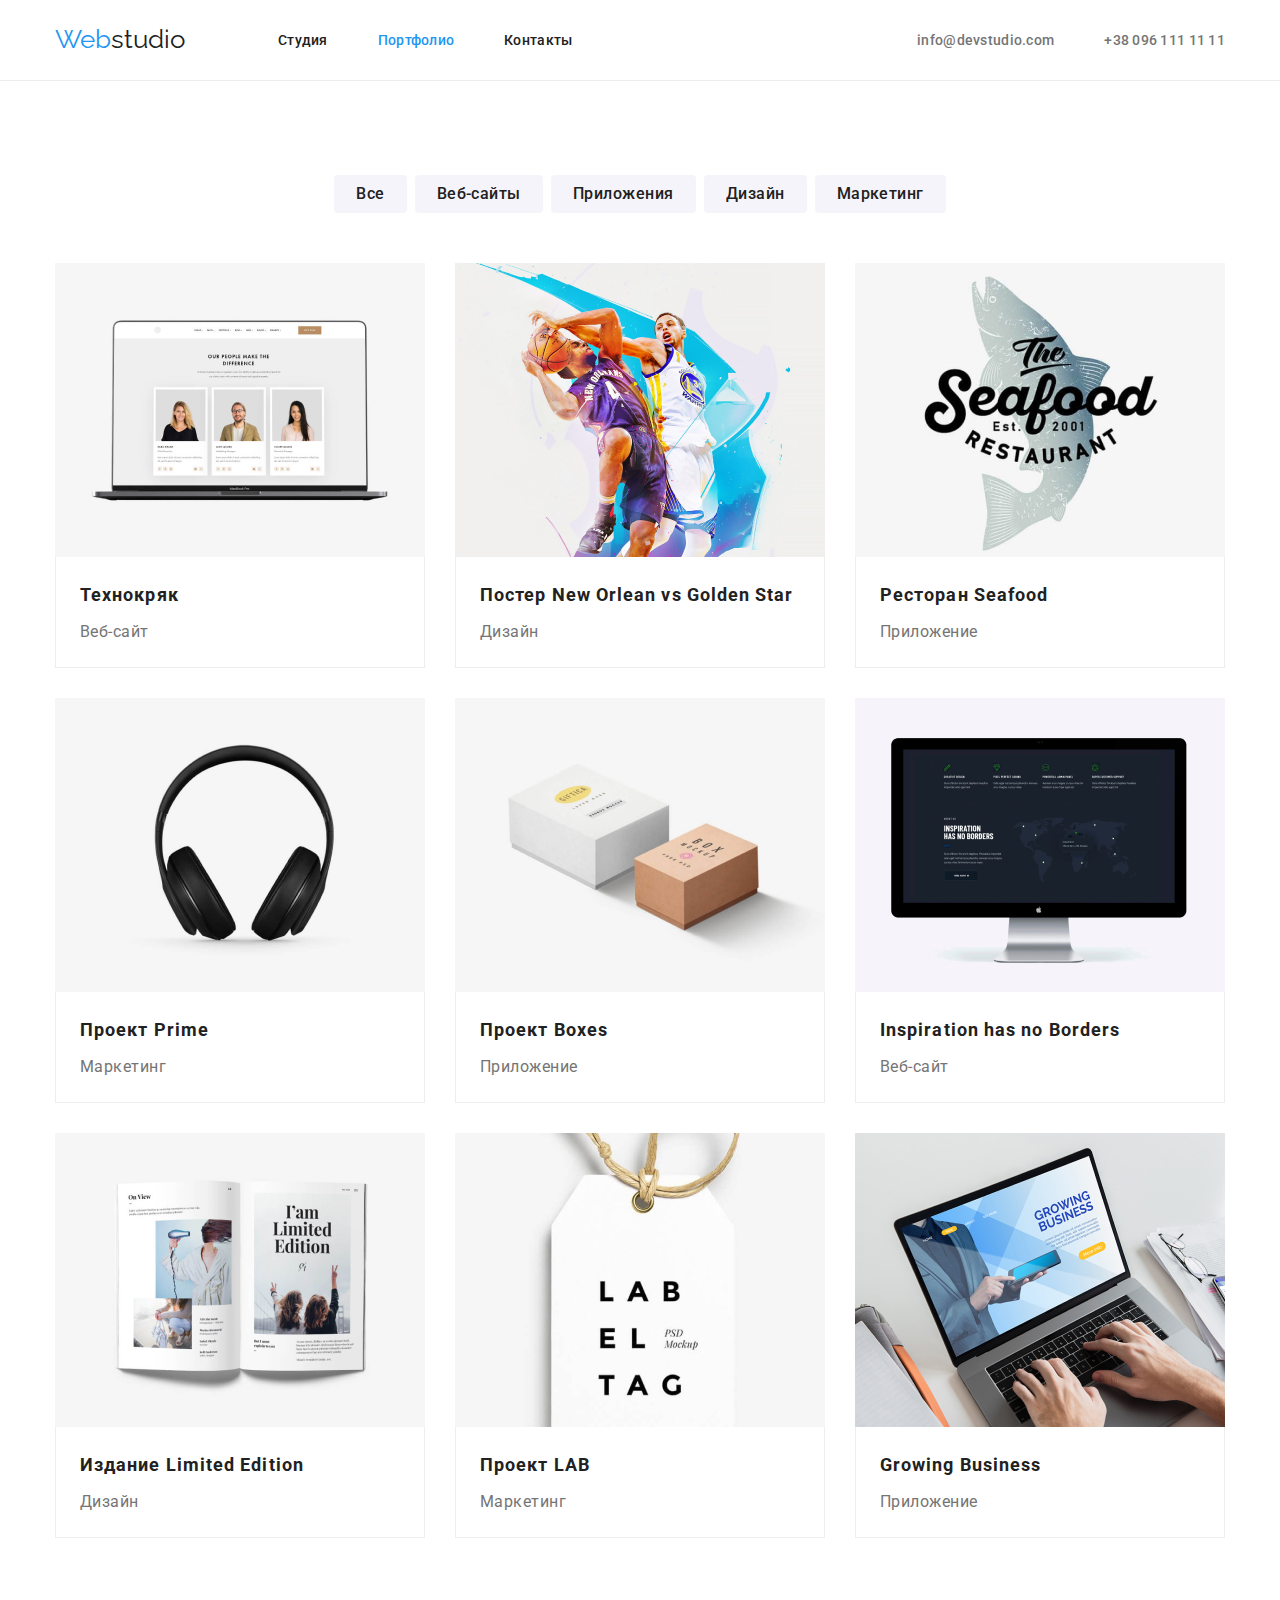
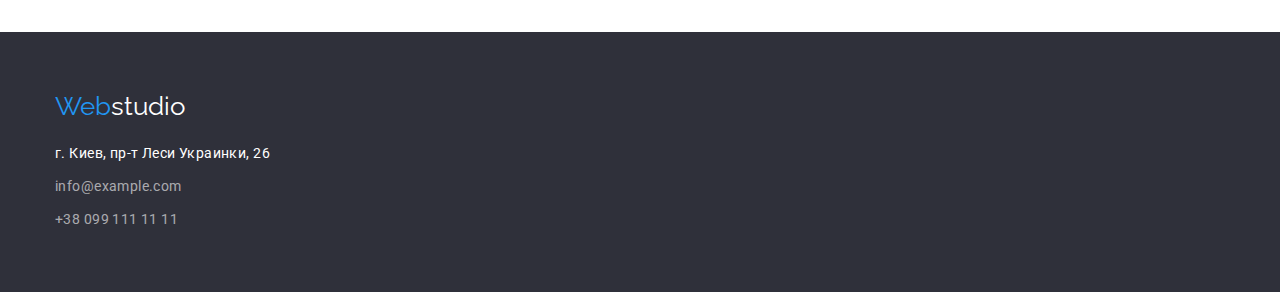
==== portfolio.html @ 646a5f5e "Основной скелет" ====
<!DOCTYPE html>
<html lang="ru">
  <!-- Ветка для учителя -->

  <head>
    <meta charset="UTF-8" />
    <meta name="viewport" content="width=device-width, initial-scale=1.0" />
    <title>Портфолио</title>
    <!-- <link
      rel="stylesheet"
      href="https://cdnjs.cloudflare.com/ajax/libs/modern-normalize/1.0.0/modern-normalize.min.css"
    /> -->
    <link rel="preconnect" href="https://fonts.gstatic.com" />
    <link
      href="https://fonts.googleapis.com/css2?family=Raleway:wght@700&family=Roboto:wght@400;500;700;900&display=swap"
      rel="stylesheet"
    />
    <link rel="stylesheet" href="./CSS/normalize.css" />
    <link rel="stylesheet" href="./CSS/style.css" />
  </head>

  <body>
    <!-- Шапка сайта -->
    <header class="header">
      <div class="container flex header-center">
        <nav class="nav-flex">
          <a lang="en" href="./index.html" class="logo link"
            ><span class="web">Web</span>studio</a
          >
          <ul class="site-nav list">
            <li class="space">
              <a href="./index.html" class="link">Студия</a>
            </li>
            <li class="space">
              <a href="./portfolio.html" class="link current">Портфолио</a>
            </li>
            <li class="space">
              <a href="" class="link">Контакты</a>
            </li>
          </ul>
        </nav>
        <ul class="contacts list">
          <li class="space" lang="en">
            <a href="mailto:info@devstudio.com" class="link"
              >info@devstudio.com</a
            >
          </li>
          <li class="space">
            <a href="tel:+380961111111" class="link">+38 096 111 11 11</a>
          </li>
        </ul>
      </div>
    </header>
    <!-- Основной контент -->
    <main>
      <section class="gallery container section-padding">
        <h1 hidden>Галерея работ</h1>
        <ul class="list flex-button">
          <li class="space-button">
            <button type="button" class="button">Все</button>
          </li>
          <li class="space-button">
            <button type="button" class="button">Веб-сайты</button>
          </li>
          <li class="space-button">
            <button type="button" class="button">Приложения</button>
          </li>
          <li class="space-button">
            <button type="button" class="button">Дизайн</button>
          </li>
          <li class="space-button">
            <button type="button" class="button">Маркетинг</button>
          </li>
        </ul>
        <ul class="list flex-gallery wrap">
          <li class="gallery-back">
            <img
              class="img-gallery"
              src="./images/gallery/technoduck.jpg"
              alt="Презентация сайта компании Технокряк"
              width="370"
              height="294"
            />
            <div class="bordering">
              <h2 class="heading-gallery">Технокряк</h2>
              <p class="desc">Веб-сайт</p>
            </div>
          </li>
          <li class="gallery-back">
            <img
              class="img-gallery"
              src="./images/gallery/poster-neworleans.jpg"
              alt="Дизайн постера для баскетбольного матча команд Нового Орлеана и Золотых Звёзд"
              width="370"
              height="294"
            />
            <div class="bordering">
              <h2 class="heading-gallery">
                Постер <span lang="en">New Orlean vs Golden Star</span>
              </h2>
              <p class="desc">Дизайн</p>
            </div>
          </li>
          <li class="gallery-back">
            <img
              class="img-gallery"
              src="./images/gallery/rest-seafood.jpg"
              alt="Дизайн приложения для рыбного ресторана"
              width="370"
              height="294"
            />
            <div class="bordering">
              <h2 class="heading-gallery" lang="en">
                Ресторан <span lang="en">Seafood</span>
              </h2>
              <p class="desc">Приложение</p>
            </div>
          </li>

          <li class="gallery-back">
            <img
              class="img-gallery"
              src="./images/gallery/headphones.jpg"
              alt="Презентация маркетинг-проекта с наушниками"
              width="370"
              height="294"
            />
            <div class="bordering">
              <h2 class="heading-gallery">
                Проект <span lang="en">Prime</span>
              </h2>
              <p class="desc">Маркетинг</p>
            </div>
          </li>
          <li class="gallery-back">
            <img
              class="img-gallery"
              src="./images/gallery/boxes.jpg"
              alt="Дизайн приложения проекта Коробки"
              width="370"
              height="294"
            />
            <div class="bordering">
              <h2 class="heading-gallery">
                Проект <span lang="en">Boxes</span>
              </h2>
              <p class="desc">Приложение</p>
            </div>
          </li>
          <li class="gallery-back">
            <img
              class="img-gallery"
              class="img-gallery"
              src="./images/gallery/web-inspiration.jpg"
              alt="Презентация веб-сайта Вдохновение не имеет границ"
              width="370"
              height="294"
            />
            <div class="bordering">
              <h2 class="heading-gallery" lang="en">
                Inspiration has no Borders
              </h2>
              <p class="desc">Веб-сайт</p>
            </div>
          </li>

          <li class="gallery-back">
            <img
              class="img-gallery"
              src="./images/gallery/book.jpg"
              alt="Дизайн издания Лимитед Едишн"
              width="370"
              height="294"
            />
            <div class="bordering">
              <h2 class="heading-gallery">
                Издание <span lang="en">Limited Edition</span>
              </h2>
              <p class="desc">Дизайн</p>
            </div>
          </li>
          <li class="gallery-back">
            <img
              class="img-gallery"
              src="./images/gallery/label-lab.jpg"
              alt="Презентация маркетинг-проекта на бирке Лаб"
              width="370"
              height="294"
            />
            <div class="bordering">
              <h2 class="heading-gallery">Проект <span lang="en">LAB</span></h2>
              <p class="desc">Маркетинг</p>
            </div>
          </li>
          <li class="gallery-back">
            <img
              class="img-gallery"
              src="./images/gallery/hand-app.jpg"
              alt="Презентация приложения"
              width="370"
              height="294"
            />
            <div class="bordering">
              <h2 class="heading-gallery" lang="en">Growing Business</h2>
              <p class="desc">Приложение</p>
            </div>
          </li>
        </ul>
      </section>
    </main>
    <!-- Подвал -->
    <footer class="footer">
      <div class="container">
        <a lang="en" href="./index.html" class="logo link"
          ><span class="web">Web</span>studio</a
        >
        <address class="address">
          г. Киев, пр-т Леси Украинки, 26
          <a href="mailto:info@example.com" class="link">info@example.com</a>
          <a href="tel:+380991111111" class="link">+38 099 111 11 11</a>
        </address>
      </div>
    </footer>
  </body>
</html>
---- CSS/style.css ----
/* цвет текста
черный основной #212121
белый #FFFFFF
бледносерый добавочный #757575 
акцентный голубой для текста и оформления #2196F3 
цвета баннера и футера #2F303A
для кнопок и секции светло серый #F5F4FA */
/* нормалайз не дает нужного эффеккта по этому использую это html {
  box-sizing: border-box;
}
*,
*::before,
*::after {
  box-sizing: inherit;
} */

/* About all document */
html {
  box-sizing: border-box;
}
* {
  box-sizing: inherit;
  padding-inline-start: 0px;
}

:root {
  --accent-color: #2196f3;
  --main-color: #212121;
  --second-color: #757575;
  --clean-color: #ffffff;
  --dark-background: #2f303a;
  --light-background: #f5f4fa;
  --border-header: #ececec;
  --border-gallery: #eeeeee;
  --footer-link: rgba(255, 255, 255, 0.6);
  --drop-shadow: drop-shadow(0px 4px 4px rgba(0, 0, 0, 0.25));
}

body {
  background-color: var(--clean-color);
  color: var(--main-color);
  font-family: 'Roboto', sans-serif;
  font-style: normal;
  font-weight: normal;
}

/* ширина общего контента */
.container {
  margin-left: auto;
  margin-right: auto;
  width: 1200px;
  padding-left: 15px;
  padding-right: 15px;
}
.flex {
  display: flex;
  justify-content: space-between;
}

.wrap {
  flex-wrap: wrap;
}
.web {
  color: var(--accent-color);
}

.list {
  list-style: none;
  margin: 0px;
}

/* Header */
.header {
  padding: 25px 0px;
  border-bottom: 1px solid var(--border-header);
}

.header-center {
  align-items: center;
}

.logo {
  color: var(--main-color);
  font-family: 'Raleway', sans-serif;
  font-size: 26px;
}

.contacts .link,
.contacts .link:visited {
  color: var(--second-color);
  font-weight: 500;
  font-size: 14px;
  line-height: 1.14;
  letter-spacing: 0.02em;
}

.space:not(:last-child) {
  margin-right: 50px;
}

.contacts {
  display: flex;
}

.nav-flex {
  display: flex;
  align-items: center;
}

.site-nav {
  margin-left: 93px;
  display: flex;
}

.site-nav .link,
.site-nav .link:visited {
  color: var(--main-color);
  font-weight: 500;
  font-size: 14px;
  line-height: 1.14;
  letter-spacing: 0.02em;
}

.site-nav .link:hover,
.site-nav .link:focus,
.contacts .link:hover,
.contacts .link:focus {
  color: var(--accent-color);
}

.site-nav .link.current {
  color: var(--accent-color);
}

/* section banner */
.tagline {
  font-weight: 900;
  font-size: 44px;
  line-height: 1.36;
  text-align: center;
  letter-spacing: 0.06em;
  text-transform: uppercase;
  color: var(--clean-color);
  width: 696px;
  margin: 0 auto;
}

.banner-center {
  text-align: center;
}

.banner {
  padding: 200px 0px;
  background-color: var(--dark-background);
}

.order {
  color: var(--clean-color);
  background-color: var(--accent-color);
  font-weight: bold;
  font-size: 16px;
  line-height: 1.87;
  text-align: center;
  letter-spacing: 0.06em;
  display: inline-block;
  border-radius: 4px;
  padding: 10px 32px;
  margin-top: 30px;
}

/* most sections */
.section-padding {
  padding: 94px 15px;
}

/* section our advantages */
.advantages .advantages-about {
  font-weight: bold;
  font-size: 14px;
  line-height: 1.14;
  letter-spacing: 0.03em;
  text-transform: uppercase;
  margin: 0px 0px 10px 0px;
}

.advantages .desc {
  font-size: 14px;
  line-height: 1.71;
  letter-spacing: 0.03em;
  margin: 0px;
}

.flex-advantages {
  width: 270px;
}

/* section what we do */
.section-whatwedo {
  padding-bottom: 94px;
}

/* section our team */
.ourteam {
  background-color: var(--light-background);
}

.ourteam .heading-team {
  font-weight: 500;
  font-size: 16px;
  line-height: 1.19;
  text-align: center;
  letter-spacing: 0.03em;
  margin: 30px 0px 10px 0px;
}

.ourteam .desc {
  font-size: 16px;
  line-height: 1.19;
  text-align: center;
  letter-spacing: 0.03em;
  margin: 0px 0px 30px 0px;
}

.ourteam-back {
  background: var(--clean-color);
  width: 270px;
  /* в макете стоит три тени - это немного странно - они действуют одновременно?зачем так? */
  box-shadow: 0px 1px 3px rgba(0, 0, 0, 0.12), 0px 1px 1px rgba(0, 0, 0, 0.14),
    0px 2px 1px rgba(0, 0, 0, 0.2);
  border-radius: 0px 0px 4px 4px;
}

.ourteam-back:hover,
.ourteam-back:focus {
  filter: var(--drop-shadow);
}

/* other */
.heading {
  font-weight: bold;
  font-size: 36px;
  line-height: 1.17;
  text-align: center;
  letter-spacing: 0.03em;
  margin: 0px 0px 50px 0px;
}

.desc {
  color: var(--second-color);
}

.link {
  text-decoration: none;
}

/* section gallery */
.gallery {
  padding-bottom: 64px;
}
.flex-gallery {
  display: flex;
}
.gallery .heading-gallery {
  font-weight: bold;
  font-size: 18px;
  line-height: 2;
  letter-spacing: 0.06em;
  padding: 20px 24px 4px 24px;
  margin: 0px;
}

.gallery .desc {
  font-size: 16px;
  line-height: 1.88;
  letter-spacing: 0.03em;
  padding: 0px 24px;
  padding-bottom: 20px;
  margin: 0px;
}

.gallery-back {
  width: 370px;
  margin-bottom: 30px;
  margin-right: 30px;
}
.gallery-back:nth-child(3n) {
  margin-right: 0px;
}
.bordering {
  border-bottom: 1px solid var(--border-gallery);
  border-right: 1px solid var(--border-gallery);
  border-left: 1px solid var(--border-gallery);
}
.img-gallery {
  display: block;
}
/* buttons */
.button {
  color: var(--main-color);
  background-color: var(--light-background);
  font-weight: 500;
  font-size: 16px;
  line-height: 1.62;
  text-align: center;
  letter-spacing: 0.03em;

  display: inline-block;
  padding: 6px 22px;
  border-radius: 4px;
  border: none;
  margin-bottom: 50px;
}

.button:hover,
.button:focus {
  color: var(--clean-color);
  background-color: var(--accent-color);
  filter: var(--drop-shadow);
}

.flex-button {
  display: flex;
  justify-content: center;
}

.space-button:not(:last-child) {
  margin-right: 8px;
}

/* footer */
.footer {
  background-color: var(--dark-background);
  padding: 60px 0px;
}

.footer .link {
  color: var(--clean-color);
}

.address {
  color: var(--clean-color);
  font-style: normal;
  font-weight: normal;
  font-size: 14px;
  line-height: 1.71;
  letter-spacing: 0.03em;
  width: 231px;
  margin-top: 20px;
}

.address .link,
.address .link:visited {
  color: var(--footer-link);
  display: inline-block;
  margin-top: 9px;
}
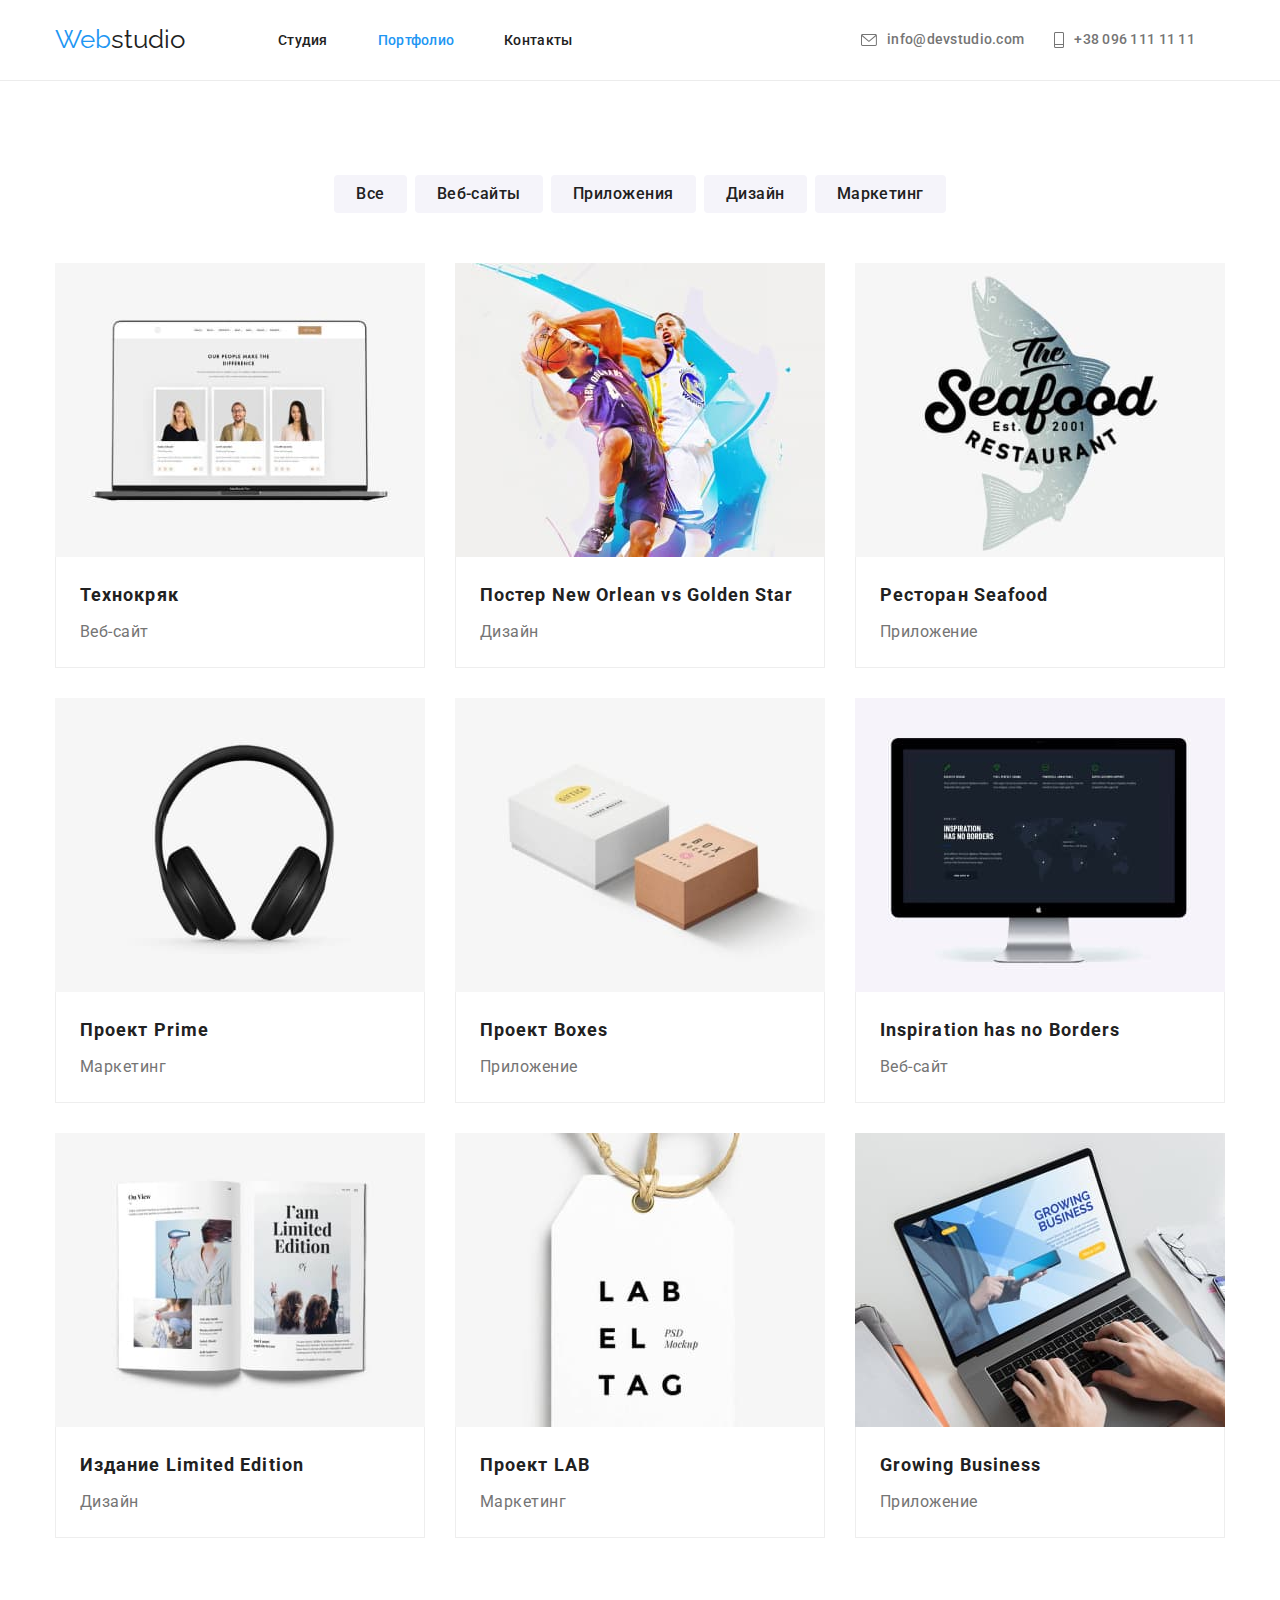
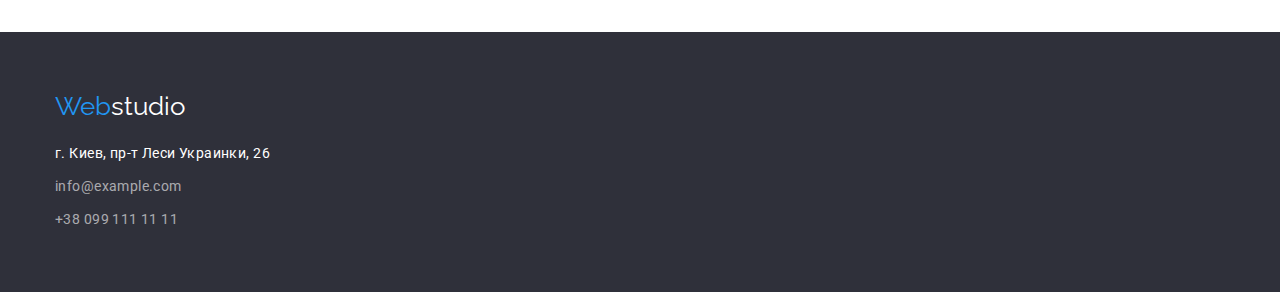
==== commit 3568f62a: "Все, кроме футера" ====
--- a/portfolio.html
+++ b/portfolio.html
@@ -39,14 +39,23 @@
             </li>
           </ul>
         </nav>
+
         <ul class="contacts list">
-          <li class="space" lang="en">
+          <li>
             <a href="mailto:info@devstudio.com" class="link"
-              >info@devstudio.com</a
+              ><svg class="icon-contacts" width="16" height="12">
+                <use href="./images/svg/sprite.svg#icon-envelope"></use>
+              </svg>
+              info@devstudio.com</a
             >
           </li>
-          <li class="space">
-            <a href="tel:+380961111111" class="link">+38 096 111 11 11</a>
+          <li>
+            <a href="tel:+380961111111" class="link"
+              ><svg class="icon-contacts" width="10" height="16">
+                <use href="./images/svg/sprite.svg#icon-phone"></use>
+              </svg>
+              +38 096 111 11 11</a
+            >
           </li>
         </ul>
       </div>
--- a/CSS/style.css
+++ b/CSS/style.css
@@ -34,6 +34,9 @@
   --border-gallery: #eeeeee;
   --footer-link: rgba(255, 255, 255, 0.6);
   --drop-shadow: drop-shadow(0px 4px 4px rgba(0, 0, 0, 0.25));
+  --icon-gray: #afb1b8;
+  --ourteam-shadow: 0px 1px 3px rgba(0, 0, 0, 0.12),
+    0px 1px 1px rgba(0, 0, 0, 0.14), 0px 2px 1px rgba(0, 0, 0, 0.2);
 }
 
 body {
@@ -92,6 +95,15 @@
   font-size: 14px;
   line-height: 1.14;
   letter-spacing: 0.02em;
+  margin-right: 30px;
+  display: flex;
+  align-items: center;
+}
+.contacts:last-child {
+  margin-right: 0;
+}
+.icon-contacts {
+  margin-right: 10px;
 }
 
 .space:not(:last-child) {
@@ -152,6 +164,13 @@
 .banner {
   padding: 200px 0px;
   background-color: var(--dark-background);
+  background-image: linear-gradient(
+      to top,
+      rgba(47, 48, 58, 0.4),
+      rgba(47, 48, 58, 0.4)
+    ),
+    url(../images/bg-our-office.jpg);
+  background-size: cover;
 }
 
 .order {
@@ -194,6 +213,18 @@
   width: 270px;
 }
 
+.advantages-div {
+  display: flex;
+  background-color: var(--light-background);
+  height: 120px;
+  margin-bottom: 30px;
+  align-items: center;
+  justify-content: center;
+}
+.advantages-svg {
+  width: 70px;
+  height: 70px;
+}
 /* section what we do */
 .section-whatwedo {
   padding-bottom: 94px;
@@ -218,16 +249,16 @@
   line-height: 1.19;
   text-align: center;
   letter-spacing: 0.03em;
-  margin: 0px 0px 30px 0px;
+  margin: 0px 0px 16px 0px;
 }
 
 .ourteam-back {
   background: var(--clean-color);
   width: 270px;
   /* в макете стоит три тени - это немного странно - они действуют одновременно?зачем так? */
-  box-shadow: 0px 1px 3px rgba(0, 0, 0, 0.12), 0px 1px 1px rgba(0, 0, 0, 0.14),
-    0px 2px 1px rgba(0, 0, 0, 0.2);
+  box-shadow: var(--ourteam-shadow);
   border-radius: 0px 0px 4px 4px;
+  cursor: pointer;
 }
 
 .ourteam-back:hover,
@@ -235,6 +266,29 @@
   filter: var(--drop-shadow);
 }
 
+.icon-ul {
+  padding: 0 32px 30px 32px;
+}
+
+.icon-social-list {
+  width: 44px;
+  height: 44px;
+  display: flex;
+  justify-content: center;
+  align-items: center;
+  fill: var(--icon-gray);
+}
+
+.icon-social-list:hover,
+.icon-social-list:focus {
+  border-radius: 50%;
+  background-color: var(--accent-color);
+  fill: var(--clean-color);
+}
+.icon-social {
+  width: 20px;
+  height: 20px;
+}
 /* other */
 .heading {
   font-weight: bold;
@@ -282,6 +336,13 @@
   width: 370px;
   margin-bottom: 30px;
   margin-right: 30px;
+  cursor: pointer;
+}
+
+.gallery-back:hover,
+.gallery-back:focus {
+  background-color: var(--clean-color);
+  filter: var(--drop-shadow);
 }
 .gallery-back:nth-child(3n) {
   margin-right: 0px;
@@ -309,6 +370,7 @@
   border-radius: 4px;
   border: none;
   margin-bottom: 50px;
+  cursor: pointer;
 }
 
 .button:hover,
@@ -326,7 +388,21 @@
 .space-button:not(:last-child) {
   margin-right: 8px;
 }
-
+/* section our clients */
+.logo-container {
+  display: flex;
+  align-items: center;
+  justify-content: center;
+  width: 170px;
+  height: 90px;
+  border: 1px solid var(--icon-gray);
+  border-radius: 4px;
+  fill: var(--icon-gray);
+}
+.logo-container:hover .logo-container:focus {
+  fill: var(--accent-color);
+  border-color: var(--accent-color);
+}
 /* footer */
 .footer {
   background-color: var(--dark-background);
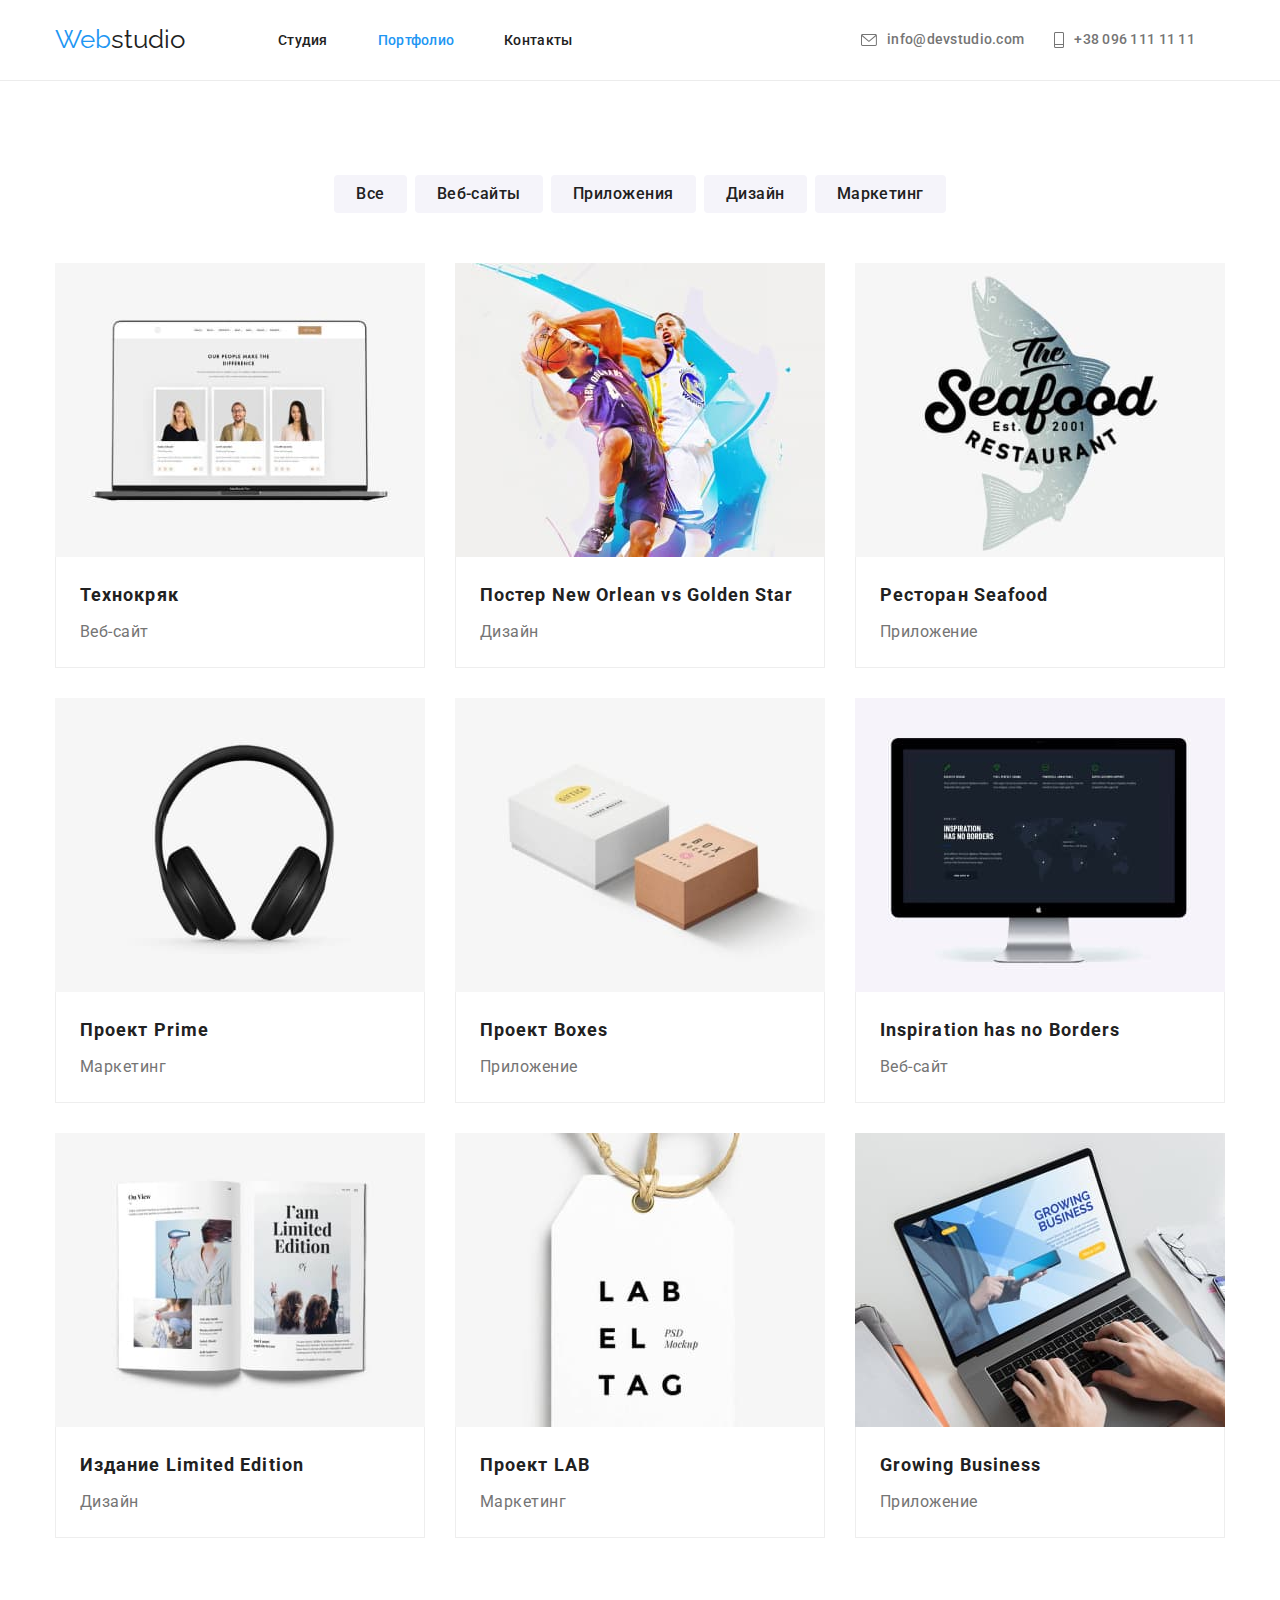
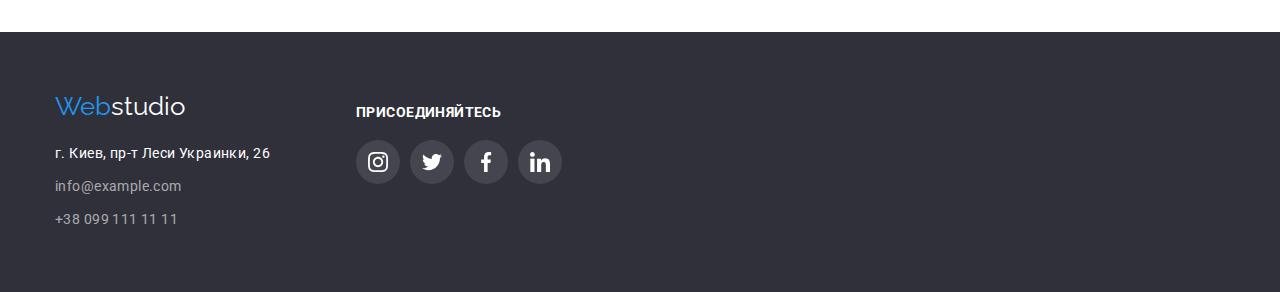
==== commit 22c110c3: "Доделала иконки" ====
--- a/portfolio.html
+++ b/portfolio.html
@@ -219,15 +219,50 @@
     </main>
     <!-- Подвал -->
     <footer class="footer">
-      <div class="container">
-        <a lang="en" href="./index.html" class="logo link"
-          ><span class="web">Web</span>studio</a
-        >
-        <address class="address">
-          г. Киев, пр-т Леси Украинки, 26
-          <a href="mailto:info@example.com" class="link">info@example.com</a>
-          <a href="tel:+380991111111" class="link">+38 099 111 11 11</a>
-        </address>
+      <div class="container footer-flex">
+        <div>
+          <a lang="en" href="./index.html" class="logo link"
+            ><span class="web">Web</span>studio</a
+          >
+          <address class="address">
+            г. Киев, пр-т Леси Украинки, 26
+            <a href="mailto:info@example.com" class="link">info@example.com</a>
+            <a href="tel:+380991111111" class="link">+38 099 111 11 11</a>
+          </address>
+        </div>
+        <div class="footer-margin">
+          <p class="footer-p">присоединяйтесь</p>
+          <ul class="flex list">
+            <li class="footer-space-icon">
+              <a class="icon-footer-list" href="" alt="Иконка Инстаграм">
+                <svg class="icon-social">
+                  <use href="./images/svg/sprite.svg#icon-instagram"></use>
+                </svg>
+              </a>
+            </li>
+            <li class="footer-space-icon">
+              <a class="icon-footer-list" href="" alt="Иконка Твиттер">
+                <svg class="icon-social">
+                  <use href="./images/svg/sprite.svg#icon-twitter"></use>
+                </svg>
+              </a>
+            </li>
+            <li class="footer-space-icon">
+              <a class="icon-footer-list" href="" alt="Иконка Фейсбук">
+                <svg class="icon-social">
+                  <use href="./images/svg/sprite.svg#icon-facebook"></use>
+                </svg>
+              </a>
+            </li>
+            <li class="footer-space-icon">
+              <a class="icon-footer-list" href="" alt="Иконка Линкедин">
+                <svg class="icon-social">
+                  <use href="./images/svg/sprite.svg#icon-linkedin"></use>
+                </svg>
+              </a>
+            </li>
+          </ul>
+        </div>
       </div>
     </footer>
   </body>
--- a/CSS/style.css
+++ b/CSS/style.css
@@ -37,6 +37,7 @@
   --icon-gray: #afb1b8;
   --ourteam-shadow: 0px 1px 3px rgba(0, 0, 0, 0.12),
     0px 1px 1px rgba(0, 0, 0, 0.14), 0px 2px 1px rgba(0, 0, 0, 0.2);
+  --footer-icons: rgba(255, 255, 255, 0.1);
 }
 
 body {
@@ -399,7 +400,8 @@
   border-radius: 4px;
   fill: var(--icon-gray);
 }
-.logo-container:hover .logo-container:focus {
+.logo-container:hover,
+.logo-container:focus {
   fill: var(--accent-color);
   border-color: var(--accent-color);
 }
@@ -430,3 +432,43 @@
   display: inline-block;
   margin-top: 9px;
 }
+.icon-footer-list {
+  width: 44px;
+  height: 44px;
+  display: flex;
+  justify-content: center;
+  align-items: center;
+  fill: var(--clean-color);
+  background-color: var(--footer-icons);
+  border-radius: 50%;
+}
+.icon-footer-list:hover,
+.icon-footer-list:focus {
+  background-color: var(--accent-color);
+}
+.footer-p {
+  font-family: Roboto, sans-serif;
+  font-style: normal;
+  font-weight: bold;
+  font-size: 14px;
+  line-height: 16px;
+  letter-spacing: 0.03em;
+  text-transform: uppercase;
+  color: var(--clean-color);
+  margin-bottom: 20px;
+  margin-top: 12px;
+}
+
+.footer-space-icon {
+  margin-right: 10px;
+}
+
+.footer-space-icon:last-child {
+  margin-right: 0;
+}
+.footer-flex {
+  display: flex;
+}
+.footer-margin {
+  margin-left: 70px;
+}
